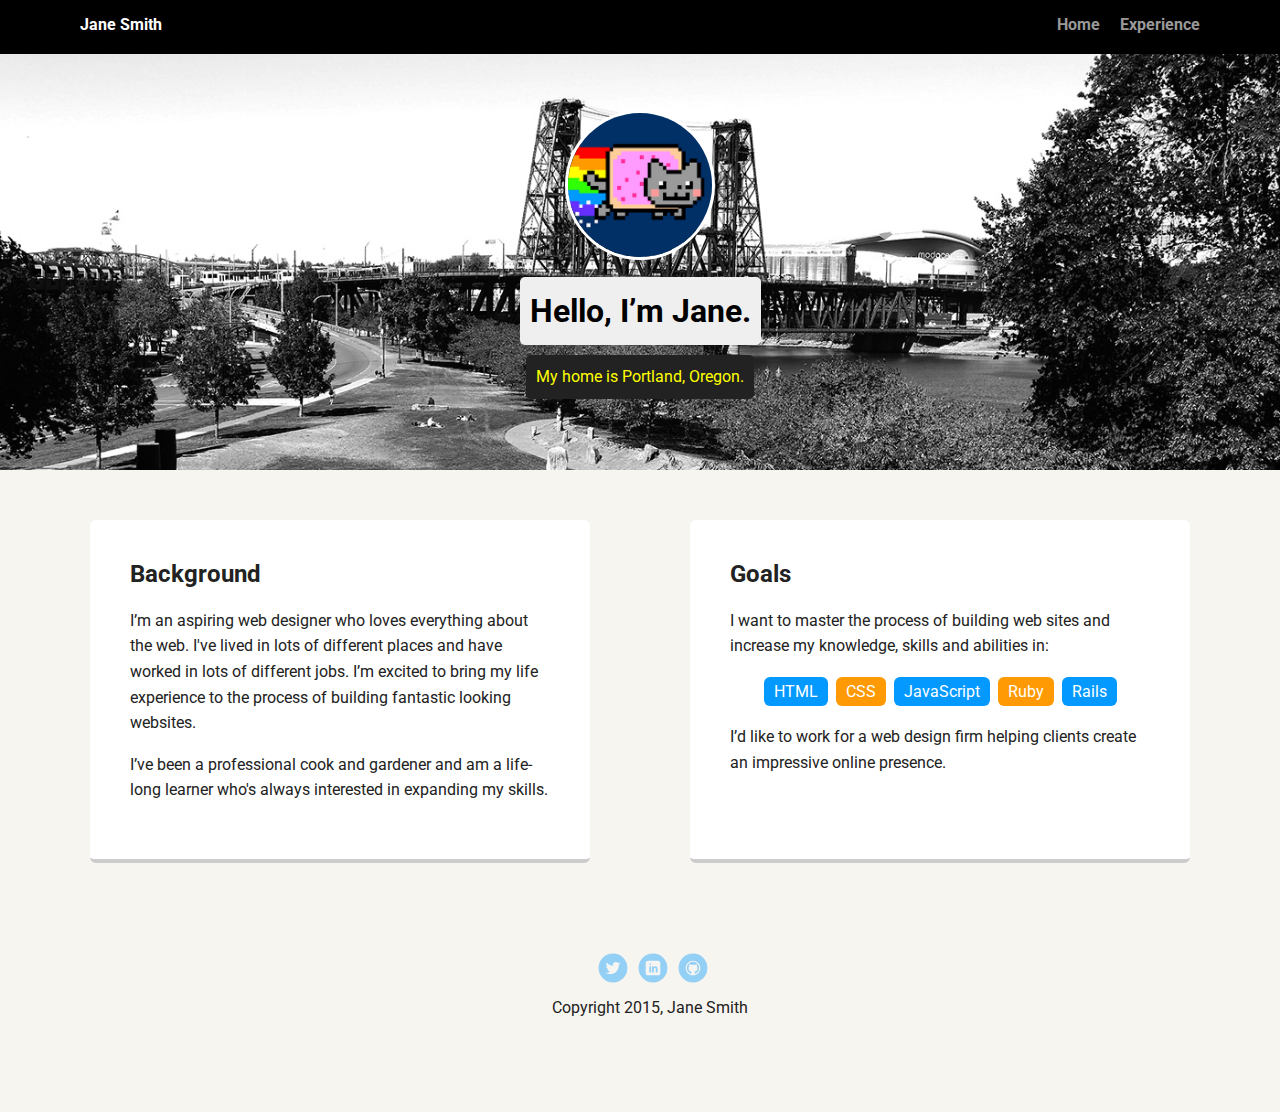
==== index.html @ fc5a6460 "Project files added to git" ====
<!doctype html>
<html lang="en">
<head>
  <meta charset="utf-8">
  <title>Jane Smith's Profile</title>
  <meta name="viewport" content="width=device-width, initial-scale=1.0">
  <link rel="stylesheet" href="styles.css">
  <link href="https://fonts.googleapis.com/css?family=Muli%7CRoboto:400,300,500,700,900" rel="stylesheet"></head>
  <body>

    <div class="main-nav">
        <ul class="nav">
          <li class="name">Jane Smith</li>
          <li><a href="#">Home</a></li>
          <li><a href="#">Experience</a></li>
        </ul>
    </div>

    <header>
      <img src="images/me.png" alt="Drawing of Jane Smith" class="profile-image">
      <h1 class="tag name">Hello, I’m Jane.</h1>
      <p class="tag location">My home is Portland, Oregon.</p>
    </header>

    <main class="flex">
      <div class="card">
        <h2>Background</h2>
        <p>I’m an aspiring web designer who loves everything about the web. I've lived in lots of different places and have worked in lots of different jobs. I’m excited to bring my life experience to the process of building fantastic looking websites.</p>
        <p>I’ve been a professional cook and gardener and am a life-long learner who's always interested in expanding my skills.</p>
      </div> 

      <div class="card">
        <h2>Goals</h2>
        <p>I want to master the process of building web sites and increase my knowledge, skills and abilities in:</p>
        <ul class="skills">
          <li>HTML</li>
          <li>CSS</li>
          <li>JavaScript</li>
          <li>Ruby</li>
          <li>Rails</li>
        </ul>
        <p>I’d like to work for a web design firm helping clients create an impressive online presence.</p>
      </div> 

    </main>
    <footer>
      <ul>
        <li><a href="#" class="social twitter">Twitter</a></li>
        <li><a href="#" class="social linkedin">LinkedIn</a></li>
        <li><a href="#" class="social github">Github</a></li>
      </ul>
      <p class="copyright">Copyright 2015, Jane Smith</p>
    </footer>
  </body>
  </html>
---- styles.css ----
/* Global Layout Set-up */
* { 
  box-sizing: border-box;
}
  
body {
  margin: 0;
  padding: 0;
  text-align: center;
  font-family: 'Roboto', sans-serif;
  color: #222;
  background: #f7f5f0;
}
/* Link Styles */

a {
  text-decoration: none;
  color: #999;
}
a:hover {
  color: #6633ff;
}

/* Section Styles */

.main-nav {
  width: 100%;
  background: black;
  min-height: 30px;
  padding: 10px;
  position: fixed;
  text-align: center;
}
.nav {
  display: flex;
  justify-content: space-around;
  font-weight: 700;
  list-style-type: none;
  margin: 0 auto;
  padding: 0;
}

.nav .name {
    display: block;
    margin-right: auto;
    color: white;
}
.nav li {
  padding: 5px 10px 10px 10px;
}
.nav a {
  transition: all .5s;
}
.nav a:hover {
  color: white
}

header {
  text-align: center;
  background: url('images/portland.jpg') no-repeat top center ;
  background-size: cover;
  overflow: hidden;
  padding-top: 60px;
}
header {
  line-height: 1.5;
}
header .profile-image {
  margin-top: 50px;
  width: 150px;
  height: 150px;
  border-radius: 50%;
  border: 3px solid white;
  transition: all .5s;
}
header .profile-image:hover {
  transform: scale(1.2) rotate(5deg);
}
.tag {
  background-color: #efefef;
  color: black;
  padding: 10px;
  border-radius: 5px;
  display: table;
  margin: 10px auto;
} 
.location {
  background-color: #222;
  color: yellow;
}
.card {
  margin: 30px;
  padding: 20px 40px 40px;
  max-width: 500px;
  text-align: left;
  background: #fff;
  border-bottom: 4px solid #ccc;
  border-radius: 6px;
  transition: all .5s;
}
.card:hover {
  border-color: #ff99ff;
}

ul.skills {
  padding: 0;
  text-align: center;
}

.skills li {
  border-radius: 6px;
  display: inline-block;
  background: #ff9904;
  color: white;
  padding: 5px 10px;
  margin: 2px;
}

.skills li:nth-child(odd) {
  background: #0399ff;
}

footer {
  width: 100%;
  min-height: 30px;
  padding: 20px 0 40px 20px;
}

footer .copyright {
  top: -8px;
  font-size: .75em;
}

footer ul {
  list-style-type: none;
  margin: 0;
  padding: 0;
}

footer ul li {
  display: inline-block;
}

a.social {
  display: inline-block;
  text-indent: -9999px;
  margin-left: 5px;
  width: 30px;
  height: 30px;
  background-size: 30px 30px;
  opacity: .4;
  transition: all .5s;
}
a.twitter {
  background-image: url(images/twitter.svg);
}
a.linkedin {
  background-image: url(images/linkedin.svg);
}
a.github {
  background-image: url(images/github.svg);
}
a.social:hover {
  opacity: 1;
}
.clearfix {
  clear: both;
}

/* Styles for larger screens */
@media screen and (min-width: 720px) {
  
  .flex {
      display: -ms-flexbox;      /* TWEENER - IE 10 */
      display: flex; 
      max-width: 1200px;
      -ms-flex-pack: distribute;
      justify-content: space-around;
      margin: 0 auto;
  }

  header {
    min-height: 470px;
  }

  .nav {
    max-width: 1200px;
    padding: 0 30px;
  }


  main {
    padding-top: 20px;
  }

  main p {
    line-height: 1.6em;
  }

  footer {
    font-size: 1.3em;
    max-width: 1200px;
    margin: 40px auto;
  }

}
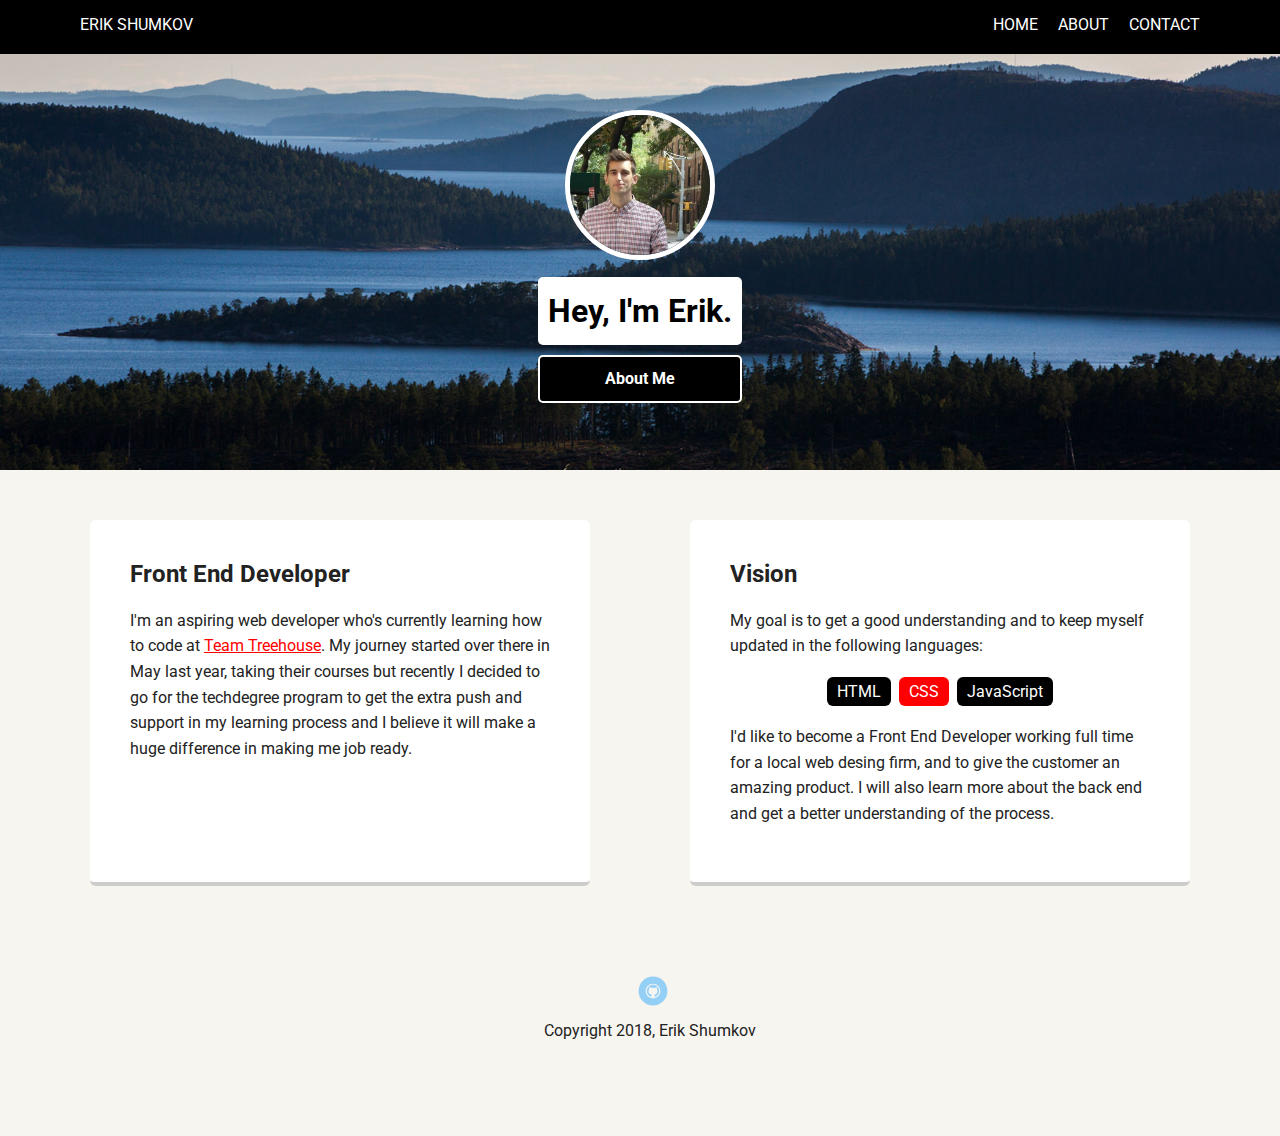
==== commit 72e829ea: "2 new pages, 3 new images" ====
--- a/index.html
+++ b/index.html
@@ -2,54 +2,58 @@
 <html lang="en">
 <head>
   <meta charset="utf-8">
-  <title>Jane Smith's Profile</title>
+  <title>Erik Shumkov's Profile</title>
   <meta name="viewport" content="width=device-width, initial-scale=1.0">
-  <link rel="stylesheet" href="styles.css">
+  <link rel="stylesheet" type="text/css" href="styles.css">
   <link href="https://fonts.googleapis.com/css?family=Muli%7CRoboto:400,300,500,700,900" rel="stylesheet"></head>
   <body>
 
     <div class="main-nav">
         <ul class="nav">
-          <li class="name">Jane Smith</li>
-          <li><a href="#">Home</a></li>
-          <li><a href="#">Experience</a></li>
+          <li class="name">Erik Shumkov</li>
+          <li><a href="index.html">Home</a></li>
+          <li><a href="about.html">About</a></li>
+          <li><a href="contact.html">Contact</a></li>
         </ul>
     </div>
 
     <header>
-      <img src="images/me.png" alt="Drawing of Jane Smith" class="profile-image">
-      <h1 class="tag name">Hello, I’m Jane.</h1>
-      <p class="tag location">My home is Portland, Oregon.</p>
+      <img src="images/self.jpg" alt="Profile Picture of Erik Shumkov" class="profile-image">
+      <h1 class="tag name">Hey, I'm Erik.</h1>
+      <a class="aboutme" href="about.html"><p class="tag location">About Me</p></a>
     </header>
 
     <main class="flex">
-      <div class="card">
-        <h2>Background</h2>
-        <p>I’m an aspiring web designer who loves everything about the web. I've lived in lots of different places and have worked in lots of different jobs. I’m excited to bring my life experience to the process of building fantastic looking websites.</p>
-        <p>I’ve been a professional cook and gardener and am a life-long learner who's always interested in expanding my skills.</p>
-      </div> 
+      <div class="card first">
+        <h2 id="about">Front End Developer</h2>
+
+        <p>I'm an aspiring web developer who's currently learning how to code at
+          <a class="treehouse" href="https://teamtreehouse.com/" target="_blank">Team Treehouse</a>.
+          My journey started over there in May last year, taking their courses but recently I decided
+          to go for the techdegree program to get the extra push and support in my learning process
+          and I believe it will make a huge difference in making me job ready.</p>
+
+      </div>
 
       <div class="card">
-        <h2>Goals</h2>
-        <p>I want to master the process of building web sites and increase my knowledge, skills and abilities in:</p>
+        <h2>Vision</h2>
+        <p>My goal is to get a good understanding and to keep myself updated in the following languages:</p>
         <ul class="skills">
           <li>HTML</li>
           <li>CSS</li>
           <li>JavaScript</li>
-          <li>Ruby</li>
-          <li>Rails</li>
         </ul>
-        <p>I’d like to work for a web design firm helping clients create an impressive online presence.</p>
-      </div> 
+        <p>I'd like to become a Front End Developer working full time for a local web desing firm,
+          and to give the customer an amazing product. I will also learn more about the back end and get a better
+          understanding of the process.</p>
+      </div>
 
     </main>
     <footer>
       <ul>
-        <li><a href="#" class="social twitter">Twitter</a></li>
-        <li><a href="#" class="social linkedin">LinkedIn</a></li>
-        <li><a href="#" class="social github">Github</a></li>
+        <li><a href="https://github.com/erikshumkov" target="_blank" class="social github">Github</a></li>
       </ul>
-      <p class="copyright">Copyright 2015, Jane Smith</p>
+      <p class="copyright">Copyright 2018, Erik Shumkov</p>
     </footer>
   </body>
   </html>
--- a/styles.css
+++ b/styles.css
@@ -1,8 +1,8 @@
 /* Global Layout Set-up */
-* { 
+* {
   box-sizing: border-box;
 }
-  
+
 body {
   margin: 0;
   padding: 0;
@@ -10,15 +10,36 @@
   font-family: 'Roboto', sans-serif;
   color: #222;
   background: #f7f5f0;
-}
-/* Link Styles */
+  /* Link Styles */
+}
 
 a {
   text-decoration: none;
-  color: #999;
+  color: #fff;
 }
 a:hover {
   color: #6633ff;
+}
+.aboutme {
+  display: contents;
+}
+
+.contact {
+  color: #000;
+  font-weight: 700;
+}
+
+.treehouse {
+  color: red;
+  text-decoration: underline;
+}
+.contact:hover {
+  color: red;
+  transition: all .5s;
+}
+.treehouse:hover {
+  color: red;
+  text-decoration: none;
 }
 
 /* Section Styles */
@@ -34,7 +55,6 @@
 .nav {
   display: flex;
   justify-content: space-around;
-  font-weight: 700;
   list-style-type: none;
   margin: 0 auto;
   padding: 0;
@@ -47,17 +67,18 @@
 }
 .nav li {
   padding: 5px 10px 10px 10px;
-}
-.nav a {
-  transition: all .5s;
-}
+  text-transform: uppercase;
+}
+
 .nav a:hover {
-  color: white
+  color: white;
+  padding-bottom: 10px;
+  border-bottom: 1px solid white;
 }
 
 header {
   text-align: center;
-  background: url('images/portland.jpg') no-repeat top center ;
+  background: url('images/background.jpg') no-repeat;
   background-size: cover;
   overflow: hidden;
   padding-top: 60px;
@@ -70,24 +91,29 @@
   width: 150px;
   height: 150px;
   border-radius: 50%;
-  border: 3px solid white;
-  transition: all .5s;
+  border: 5px solid #fff;
+  transition: all .8s;
 }
 header .profile-image:hover {
-  transform: scale(1.2) rotate(5deg);
+  transform: scale(1.6) rotate(-7deg);
 }
 .tag {
-  background-color: #efefef;
-  color: black;
+  background-color: #fff;
+  color: #000;
   padding: 10px;
   border-radius: 5px;
   display: table;
   margin: 10px auto;
-} 
+}
 .location {
-  background-color: #222;
-  color: yellow;
-}
+  background-color: #000;
+  color: #fff;
+  font-weight: 700;
+  padding-left: 65px;
+  padding-right: 65px;
+  border: 2px solid #fff;
+}
+
 .card {
   margin: 30px;
   padding: 20px 40px 40px;
@@ -99,7 +125,43 @@
   transition: all .5s;
 }
 .card:hover {
-  border-color: #ff99ff;
+  border-color: red;
+}
+
+.card-2 {
+  margin-top: 100px;
+}
+
+.card-3 {
+  margin-top: 25px;
+}
+
+.card-training {
+  margin: 30px;
+  padding: 20px 40px 20px 40px;
+  max-width: 500px;
+  text-align: left;
+  background: #fff;
+  border-bottom: 4px solid #ccc;
+  border-radius: 6px;
+  transition: all .5s;
+}
+.card-training:hover {
+  border-color: red;
+}
+.card-training h2 {
+  margin: inherit 0 0 0;
+}
+.image-ocr {
+  object-fit: contain;
+  width: 400px;
+  height: 400px;
+  margin: -60px 0 0 0;
+}
+.image-description {
+  text-align: center;
+  font-size: 12px;
+  margin-top: -60px;
 }
 
 ul.skills {
@@ -110,14 +172,20 @@
 .skills li {
   border-radius: 6px;
   display: inline-block;
-  background: #ff9904;
+  background: red;
   color: white;
   padding: 5px 10px;
   margin: 2px;
 }
 
 .skills li:nth-child(odd) {
-  background: #0399ff;
+  background: #000;
+}
+
+.contact-2 {
+  padding: 0;
+  text-align: left;
+  list-style-type: none;
 }
 
 footer {
@@ -150,6 +218,7 @@
   background-size: 30px 30px;
   opacity: .4;
   transition: all .5s;
+
 }
 a.twitter {
   background-image: url(images/twitter.svg);
@@ -169,10 +238,10 @@
 
 /* Styles for larger screens */
 @media screen and (min-width: 720px) {
-  
+
   .flex {
       display: -ms-flexbox;      /* TWEENER - IE 10 */
-      display: flex; 
+      display: flex;
       max-width: 1200px;
       -ms-flex-pack: distribute;
       justify-content: space-around;
@@ -192,10 +261,10 @@
   main {
     padding-top: 20px;
   }
-
   main p {
     line-height: 1.6em;
   }
+
 
   footer {
     font-size: 1.3em;
@@ -204,4 +273,3 @@
   }
 
 }
-
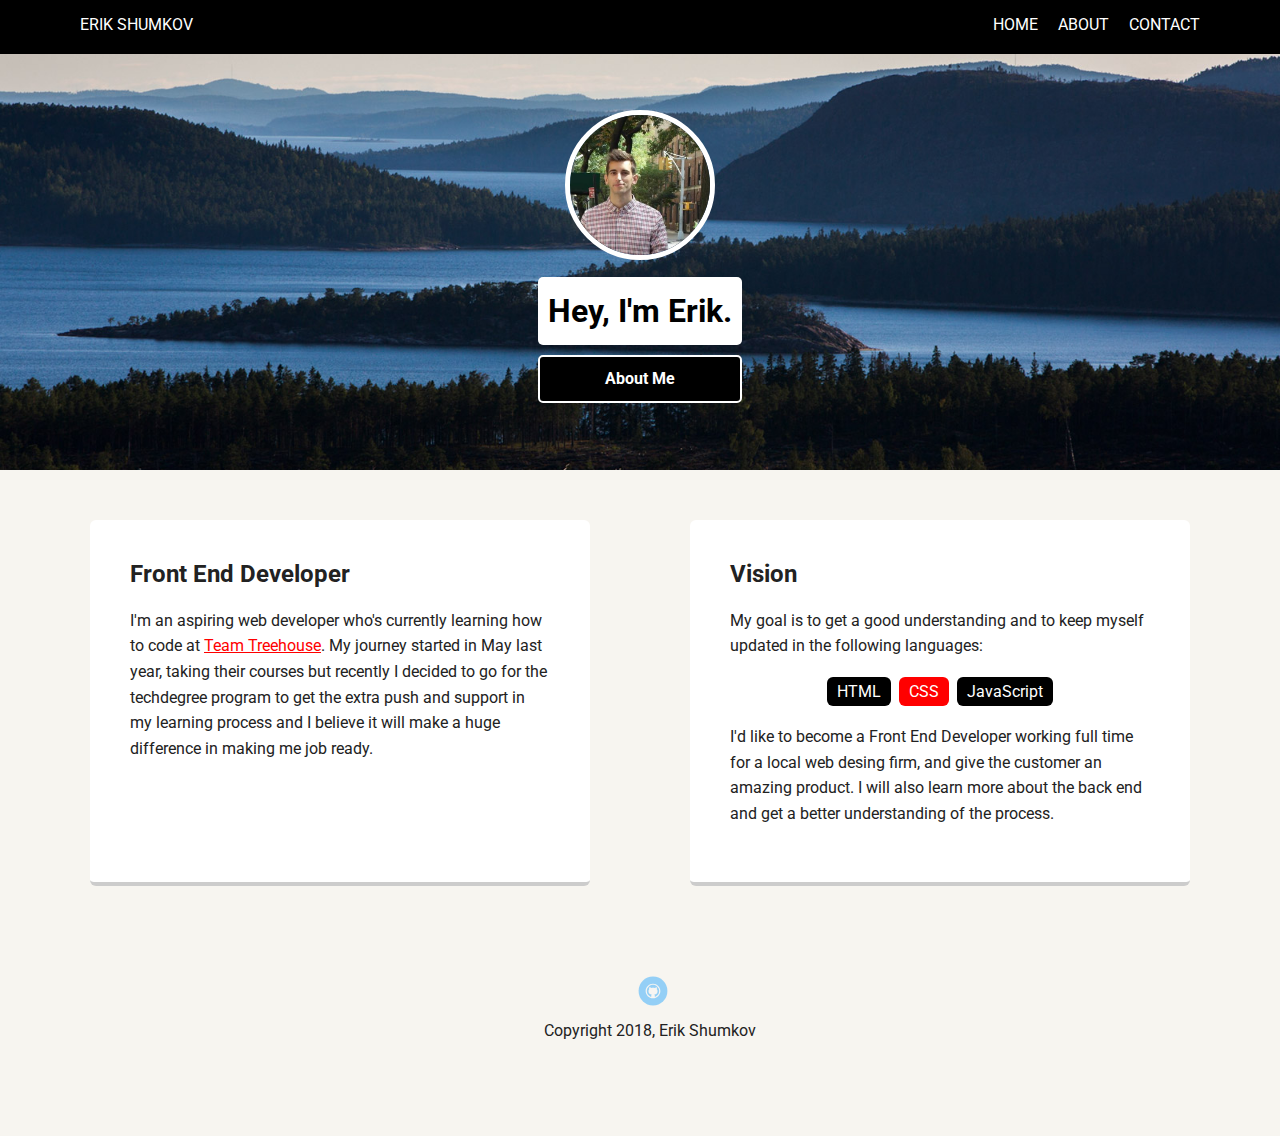
==== commit baecb1ae: "text updated" ====
--- a/index.html
+++ b/index.html
@@ -29,7 +29,7 @@
 
         <p>I'm an aspiring web developer who's currently learning how to code at
           <a class="treehouse" href="https://teamtreehouse.com/" target="_blank">Team Treehouse</a>.
-          My journey started over there in May last year, taking their courses but recently I decided
+          My journey started in May last year, taking their courses but recently I decided
           to go for the techdegree program to get the extra push and support in my learning process
           and I believe it will make a huge difference in making me job ready.</p>
 
@@ -44,7 +44,7 @@
           <li>JavaScript</li>
         </ul>
         <p>I'd like to become a Front End Developer working full time for a local web desing firm,
-          and to give the customer an amazing product. I will also learn more about the back end and get a better
+          and give the customer an amazing product. I will also learn more about the back end and get a better
           understanding of the process.</p>
       </div>
 
--- a/styles.css
+++ b/styles.css
@@ -133,7 +133,7 @@
 }
 
 .card-3 {
-  margin-top: 25px;
+  margin-top: 30px;
 }
 
 .card-training {
@@ -150,7 +150,7 @@
   border-color: red;
 }
 .card-training h2 {
-  margin: inherit 0 0 0;
+  margin: 20px 0 15px 0;
 }
 .image-ocr {
   object-fit: contain;
